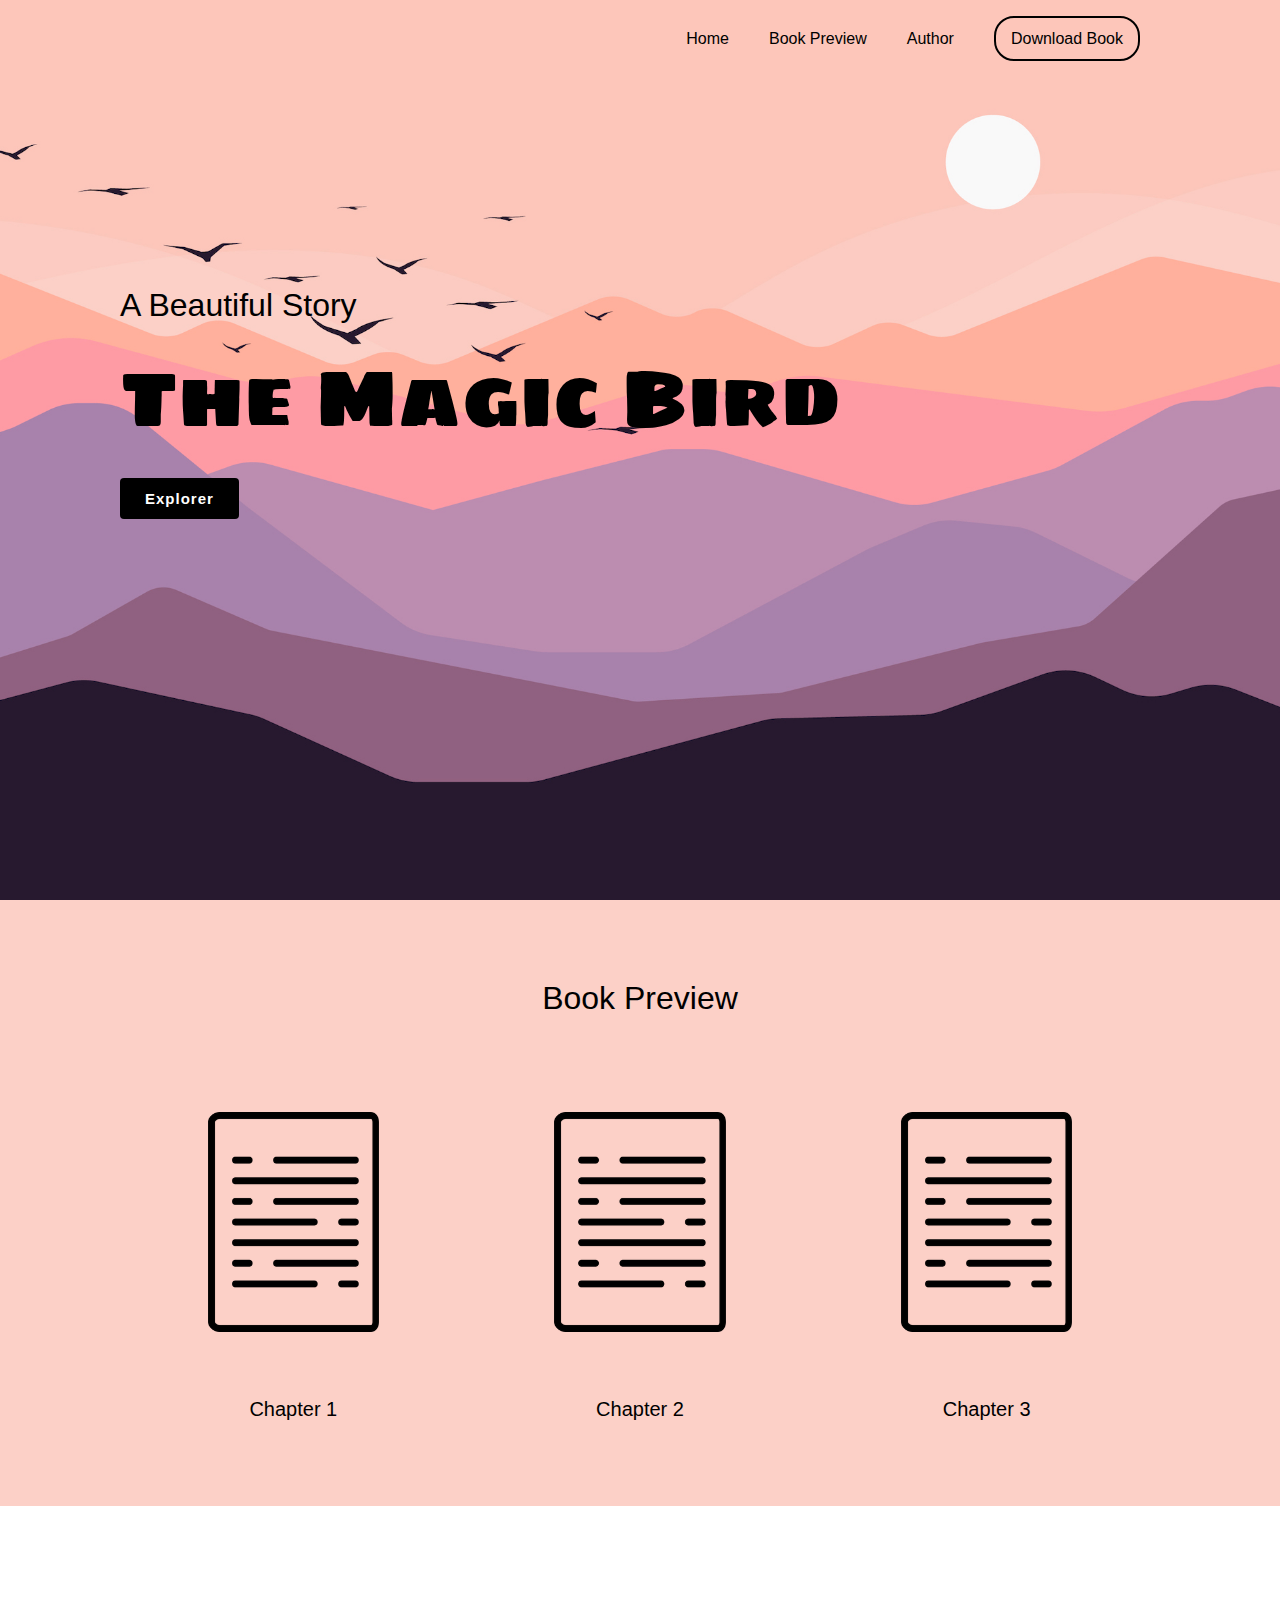
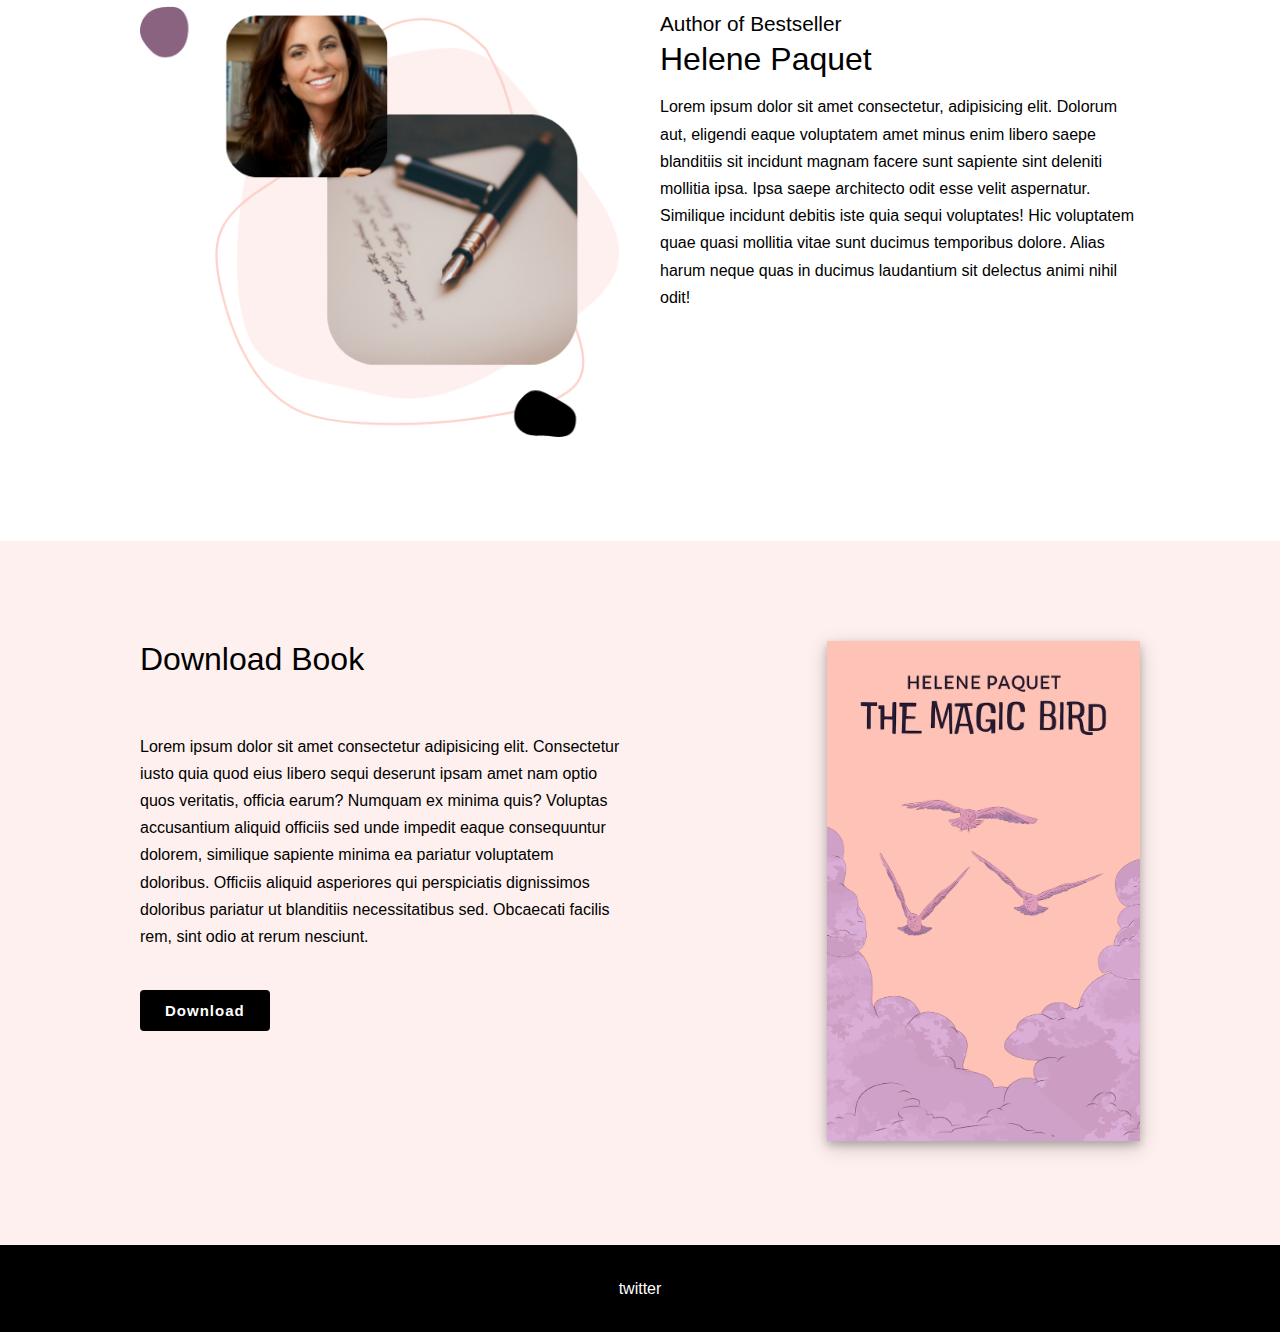
==== practicaWeb/ejercicio1/index.html @ 5c316bd8 "cambio de diseño" ====
<!DOCTYPE html>
<html lang="en">

<head>
    <meta charset="UTF-8">
    <meta http-equiv="X-UA-Compatible" content="IE=edge">
    <meta name="viewport" content="width=device-width, initial-scale=1.0">
    <link rel="stylesheet" href="css/style.css">
    <link rel="stylesheet" media="screen and (max-width:760px)" href="css/mobile.css">
    <title>Inicio</title>
</head>

<body>
    <header id="mainheader" class="bg-header">
        <nav class="navbar">
            <div class="container">
                <ul>
                    <li><a href="#mainheader">Home</a></li>
                    <li><a href="#preview">Book Preview</a></li>
                    <li><a href="#author">Author</a></li>
                    <li><a class="btn-outline" href="#download">Download Book</a></li>
                </ul>
            </div>
        </nav>
        <div id="showcase">
            <div class="container padd-top-1 padd-bot-2">
                <p class="display-2">A Beautiful Story</p>
                <h1 class="display-1">The Magic Bird</h1>
                <a class="btn btn-dark" href="#preview">Explorer</a>
            </div>
        </div>
    </header>
    <main>
        <div id="preview" class="bg-ligth padd-top-2 padd-bot-2">
            <div class="container">
                <h2 class="txt-center padd-bot-3">Book Preview</h2>
                <div class="flex-fixed">
                    <div class="flex-box">
                        <img src="images/text.png" alt="">
                        <p class="txt-large txt-center">Chapter 1</p>
                    </div>
                    <div class="flex-box">
                        <img src="images/text.png" alt="">
                        <p class="txt-large txt-center">Chapter 2</p>
                    </div>
                    <div class="flex-box">
                        <img src="images/text.png" alt="">
                        <p class="txt-large txt-center">Chapter 3</p>
                    </div>
                </div>
            </div>
        </div>
        <div id="author" class="padd-top-2 padd-bot-2">
            <div class="container">
                <div class="flex">
                    <div class="flex-box marg-1">
                        <img src="images/author.png" alt="">
                    </div>
                    <div class="flex-box marg-1">
                        <p class="display-3">Author of Bestseller</p>
                        <h2>Helene Paquet</h2>
                        <p>Lorem ipsum dolor sit amet consectetur, adipisicing elit. Dolorum aut, eligendi eaque
                            voluptatem amet minus enim libero saepe blanditiis sit incidunt magnam facere sunt sapiente
                            sint deleniti mollitia ipsa. Ipsa saepe architecto odit esse velit aspernatur. Similique
                            incidunt debitis iste quia sequi voluptates! Hic voluptatem quae quasi mollitia vitae sunt
                            ducimus temporibus dolore. Alias harum neque quas in ducimus laudantium sit delectus animi
                            nihil odit!</p>
                    </div>
                </div>
            </div>

        </div>
        <div id="download" class="bg-color padd-top-2 padd-bot-2">
            <div class="container">
                <div class="flex">
                    <div class="flex-box marg-1">
                        <h2 class="padd-bot-3">Download Book</h2>
                        <p class="padd-bot-3">Lorem ipsum dolor sit amet consectetur adipisicing elit. Consectetur
                            iusto quia quod eius libero sequi deserunt ipsam amet nam optio quos veritatis, officia
                            earum? Numquam ex minima quis? Voluptas accusantium aliquid officiis sed unde impedit
                            eaque consequuntur dolorem, similique sapiente minima ea pariatur voluptatem doloribus.
                            Officiis aliquid asperiores qui perspiciatis dignissimos doloribus pariatur ut
                            blanditiis necessitatibus sed. Obcaecati facilis rem, sint odio at rerum nesciunt.</p>
                        <a class="btn btn-dark" href="#">Download</a>
                    </div>
                    <div class="flex-box marg-1">
                        <img class="bg-shadow" src="images/book.png" alt="">
                    </div>
                </div>
            </div>
        </div>
    </main>
    <footer id="mainfooter" class="bg-dark">
        <p>twitter</p>
    </footer>
</body>

</html>
---- practicaWeb/ejercicio1/css/style.css ----
@import url('https://fonts.googleapis.com/css2?family=Montserrat:wght@100&family=Sigmar+One&display=swap');

* {
    margin: 0;
    padding: 0;
    box-sizing: border-box;
}

html,
body {
    font-family: 'Monserrat', sans-serif;
}

h1 {
    font-size: 2.5rem;
}

h2 {
    font-size: 2rem;
}

h1,
h2 {
    margin-bottom: 15px;
    font-weight: 500;
}

img {
    max-width: 100%;
}

p {
    font-size: 1rem;
    line-height: 1.7em;
}

a {
    text-decoration: none;
}

.container {
    max-width: 1100px;
    margin: 0 auto;
    padding: 0 30px;
}

.display-1 {
    font-size: 5rem;
    font-family: 'Sigmar One', sans-serif;
}

.display-2 {
    font-size: 2rem;
}

.display-3 {
    font-size: 1.3rem;
}

.display-2,
.display-3 {
    font-weight: 300;
}

/*flex*/
.flex {
    display: flex;
}

.flex-fixed {
    display: flex;
}

.flex-box {
    flex: 1;
}

/*background*/
.bg-header {
    background: url('../images/showcase.jpg');
    background-repeat: no-repeat;
    background-size: cover;
    background-position: bottom;
}

.bg-ligth {
    background: #fcd0c7;
}

.bg-color {
    background: #fef0ee;
}

.bg-dark {
    background: black;
    color: white
}

.bg-shadow {
    box-shadow: 0 4px 8px 0 rgba(0, 0, 0, 0.2), 0 6px 20px 0 rgba(0, 0, 0, 0.19);
}

/*padding*/
.padd-top-1 {
    padding-top: 200px;
}

.padd-top-2 {
    padding-top: 80px;
}

.padd-top-3 {
    padding-top: 40px;
}

.padd-bot-1 {
    padding-bottom: 200px;
}

.padd-bot-2 {
    padding-bottom: 80px;
}

.padd-bot-3 {
    padding-bottom: 40px;
}

.marg-1 {
    margin: 20px;
}

/*text*/
.txt-large {
    font-size: 20px;
}

.txt-center {
    text-align: center;
}

/*botón*/
.btn-dark {
    background: black;
    color: white;
}

.btn-outline {
    border: 2px solid black;
    border-radius: 20px;
    padding: 12px 15px;
}

.btn {
    display: inline-block;
    font-size: 15px;
    padding: 12px 25px;
    font-weight: 600;
    letter-spacing: 1px;
    border-radius: 4px;
    border: none;
}

/*mainheader*/
#mainheader {
    height: 100vh;
}

/*nav*/
.navbar a {
    color: black;
    font-family: 500;
}

.navbar .container {
    display: flex;
    justify-content: end;
}

.navbar ul {
    display: flex;
}

.navbar ul li {
    list-style: none;
    padding: 30px 20px;
}

/*preview*/
#preview img {
    background: #fcd0c7;
    padding: 40px 60px;
    height: 300px;
    display: block;
    margin: 0 auto;
}

#preview p {
    padding-top: 20px;
}

/*download*/
#download img {
    height: 500px;
}

#download .flex-box:last-child {
    text-align: right;
}

/*footer*/
#mainfooter {
    text-align: center;
    padding: 30px;
}
---- practicaWeb/ejercicio1/css/mobile.css ----
h2 {
    font-size: 1.5rem;
}

.display-1 {
    font-size: 3rem;
}

.display-2 {
    font-size: 1.5rem;
}

.display-3 {
    font-size: 1rem;
}

/*flex*/
.flex {
    flex-direction: column;
}

/*padding*/
.padd-top-1 {
    padding-top: 80px;
}

.padd-top-2 {
    padding-top: 40px;
}

.padd-top-3 {
    padding-top: 20px;
}

.padd-bot-1 {
    padding-bottom: 80px;
}

.padd-bot-2 {
    padding-bottom: 40px;
}

.padd-bot-3 {
    padding-bottom: 20px;
}

.marg-1 {
    margin: 20px;
}

/*botón*/
.btn-outline {
    padding: 15px;
}

/*mainheader*/
#mainheader {
    height: 100%;
}

/*nav*/
.navbar {
    padding-top: 20px;
}

.navbar ul li {
    font-size: 14px;
    padding: 12px;
}

/*preview*/
#preview img {
    height: 120px;
    padding: 10px 20px;
}

#preview .txt-large {
    font-size: 1rem;
}

/*download*/
#download .flex-box:last-child {
    text-align: center;
}

/*tex center*/
#showcase,
#preview,
#download {
    text-align: center;
}

@media (max-width: 451px) {
    .navbar ul li {
        padding: 9px;
    }
    #download img {
        height: 400px;
    }
}
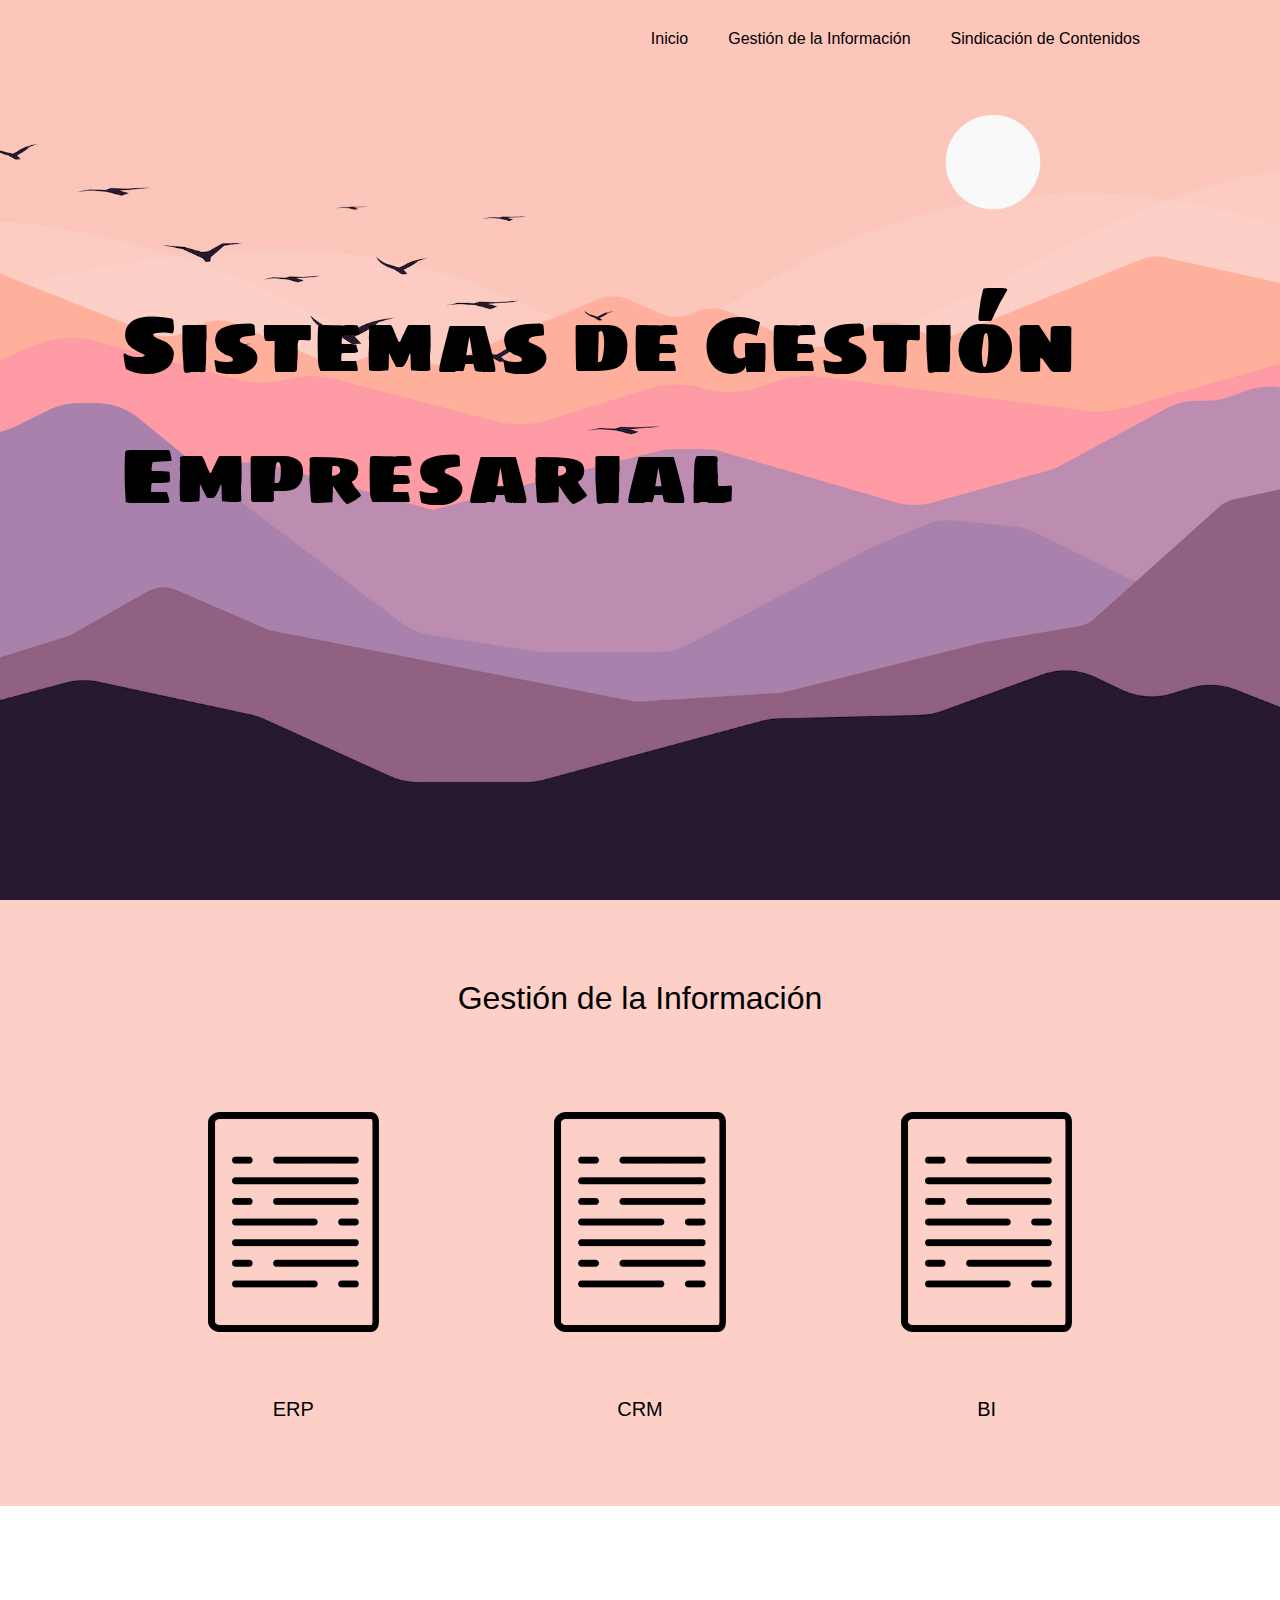
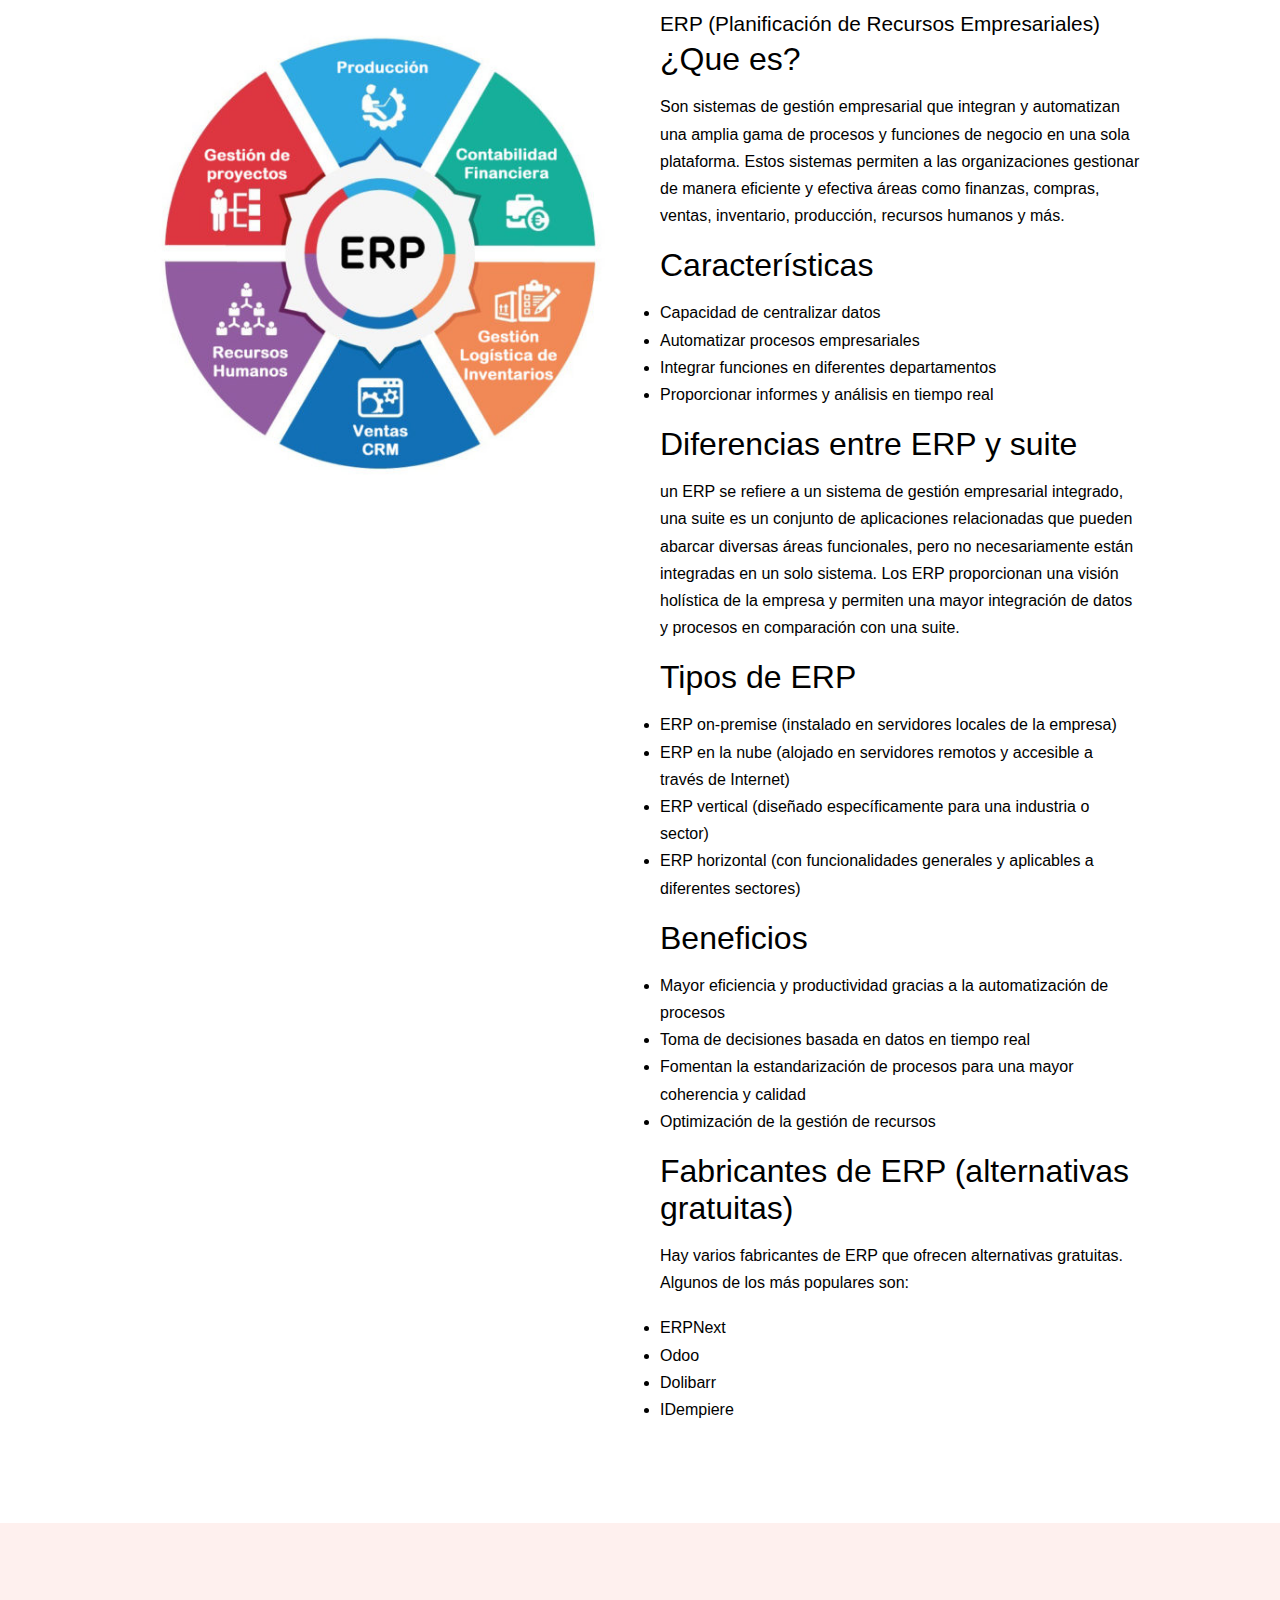
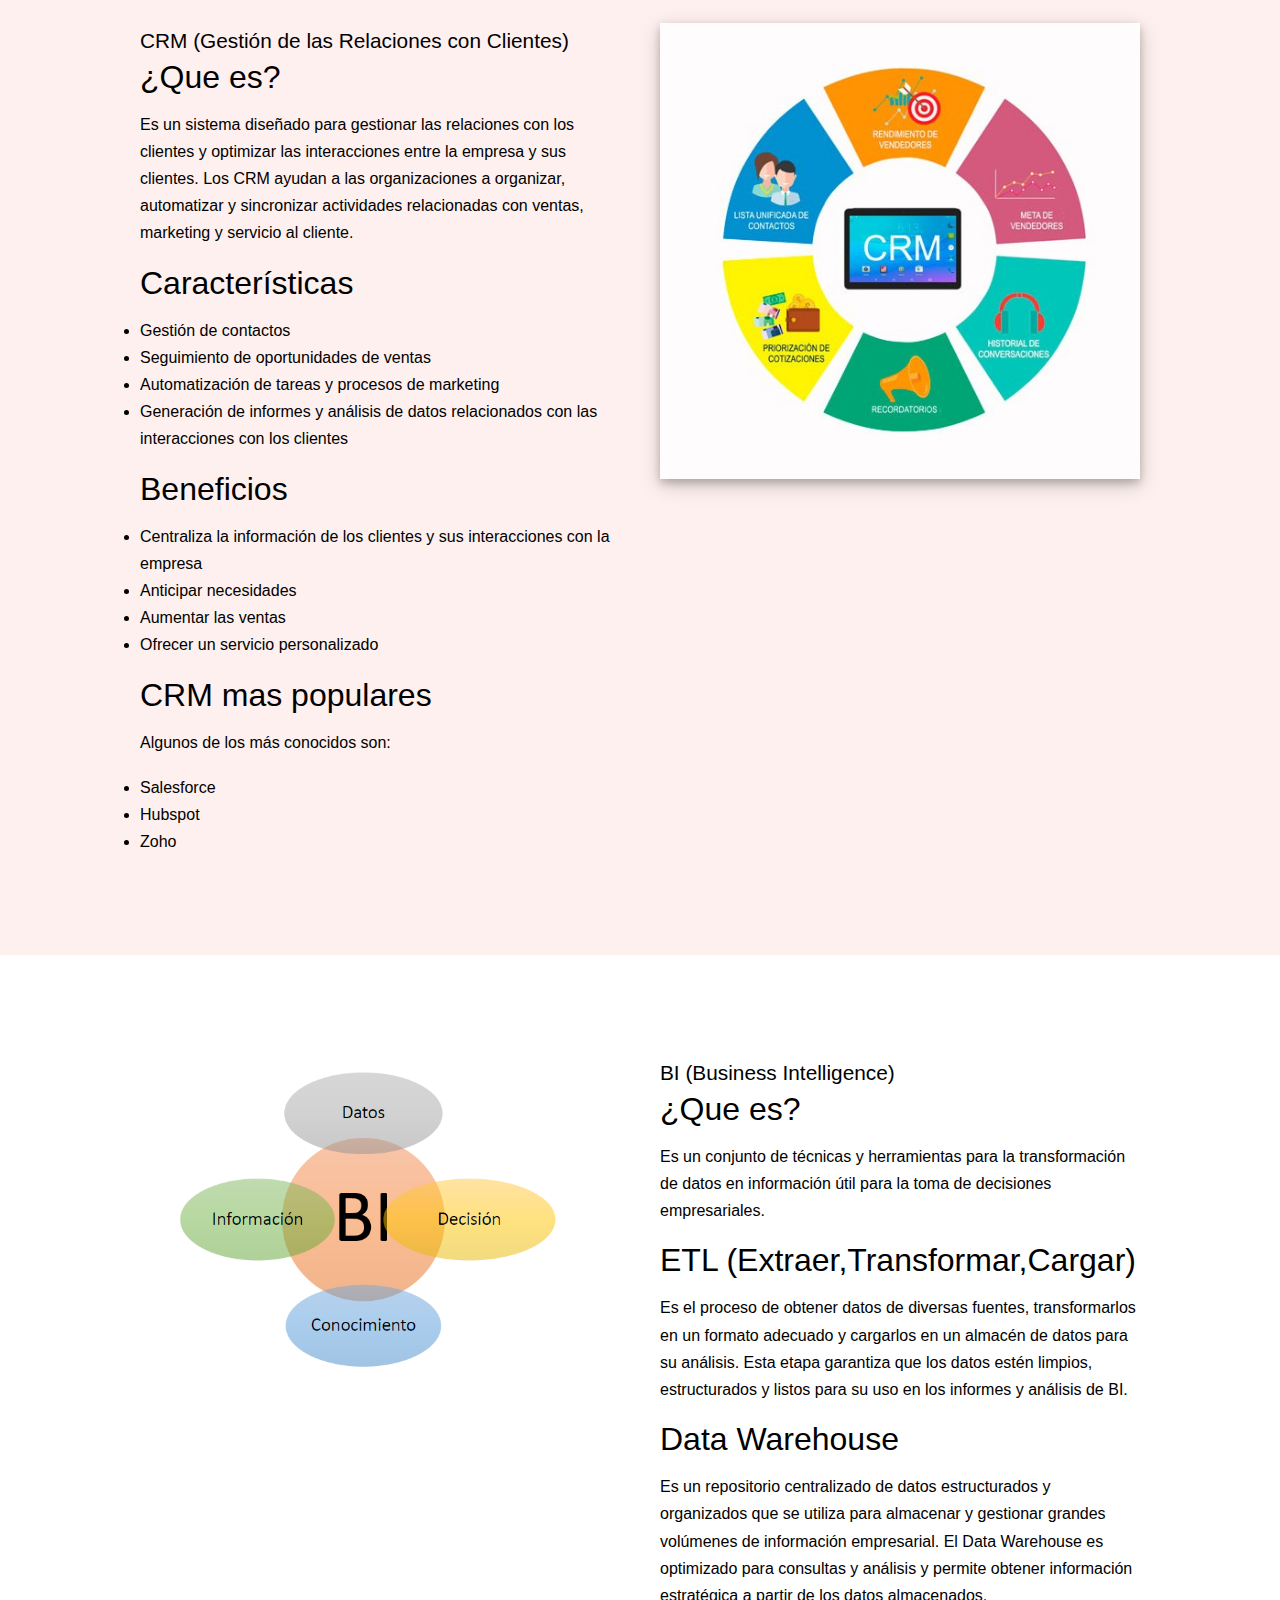
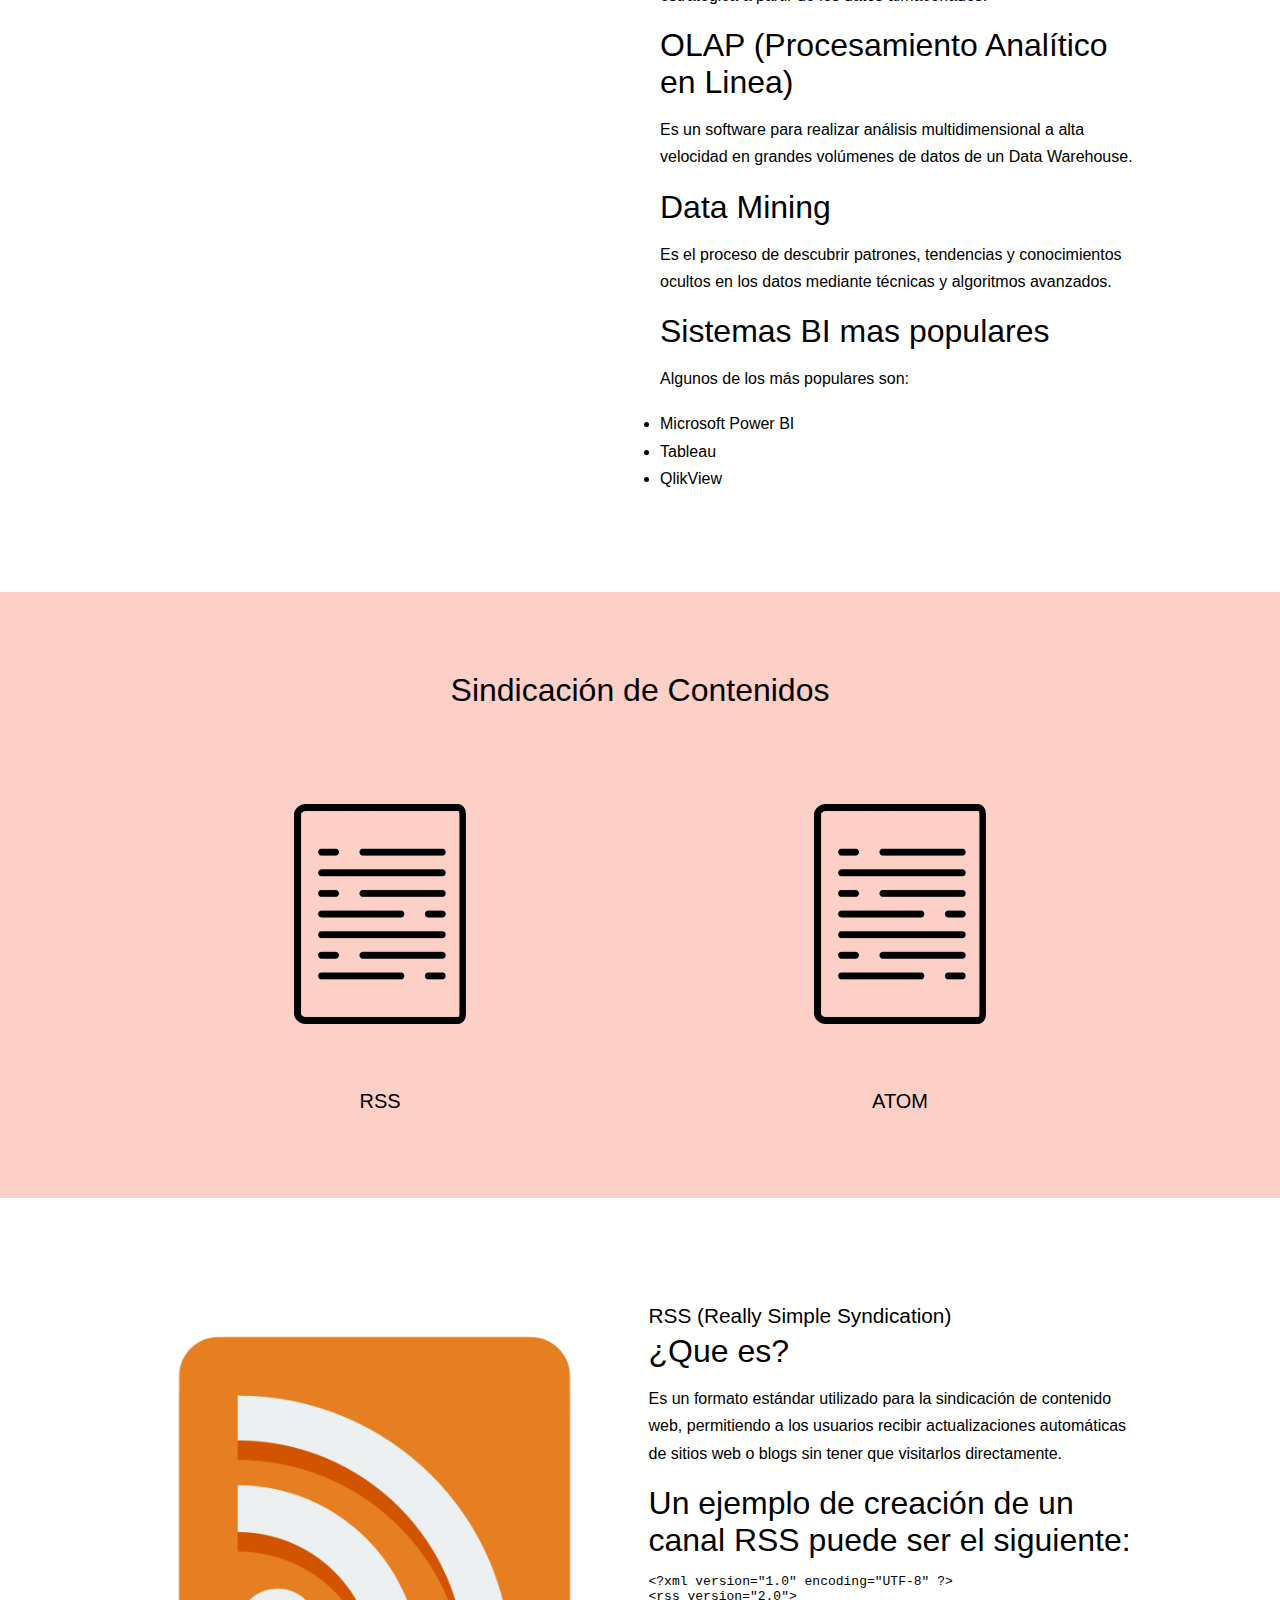
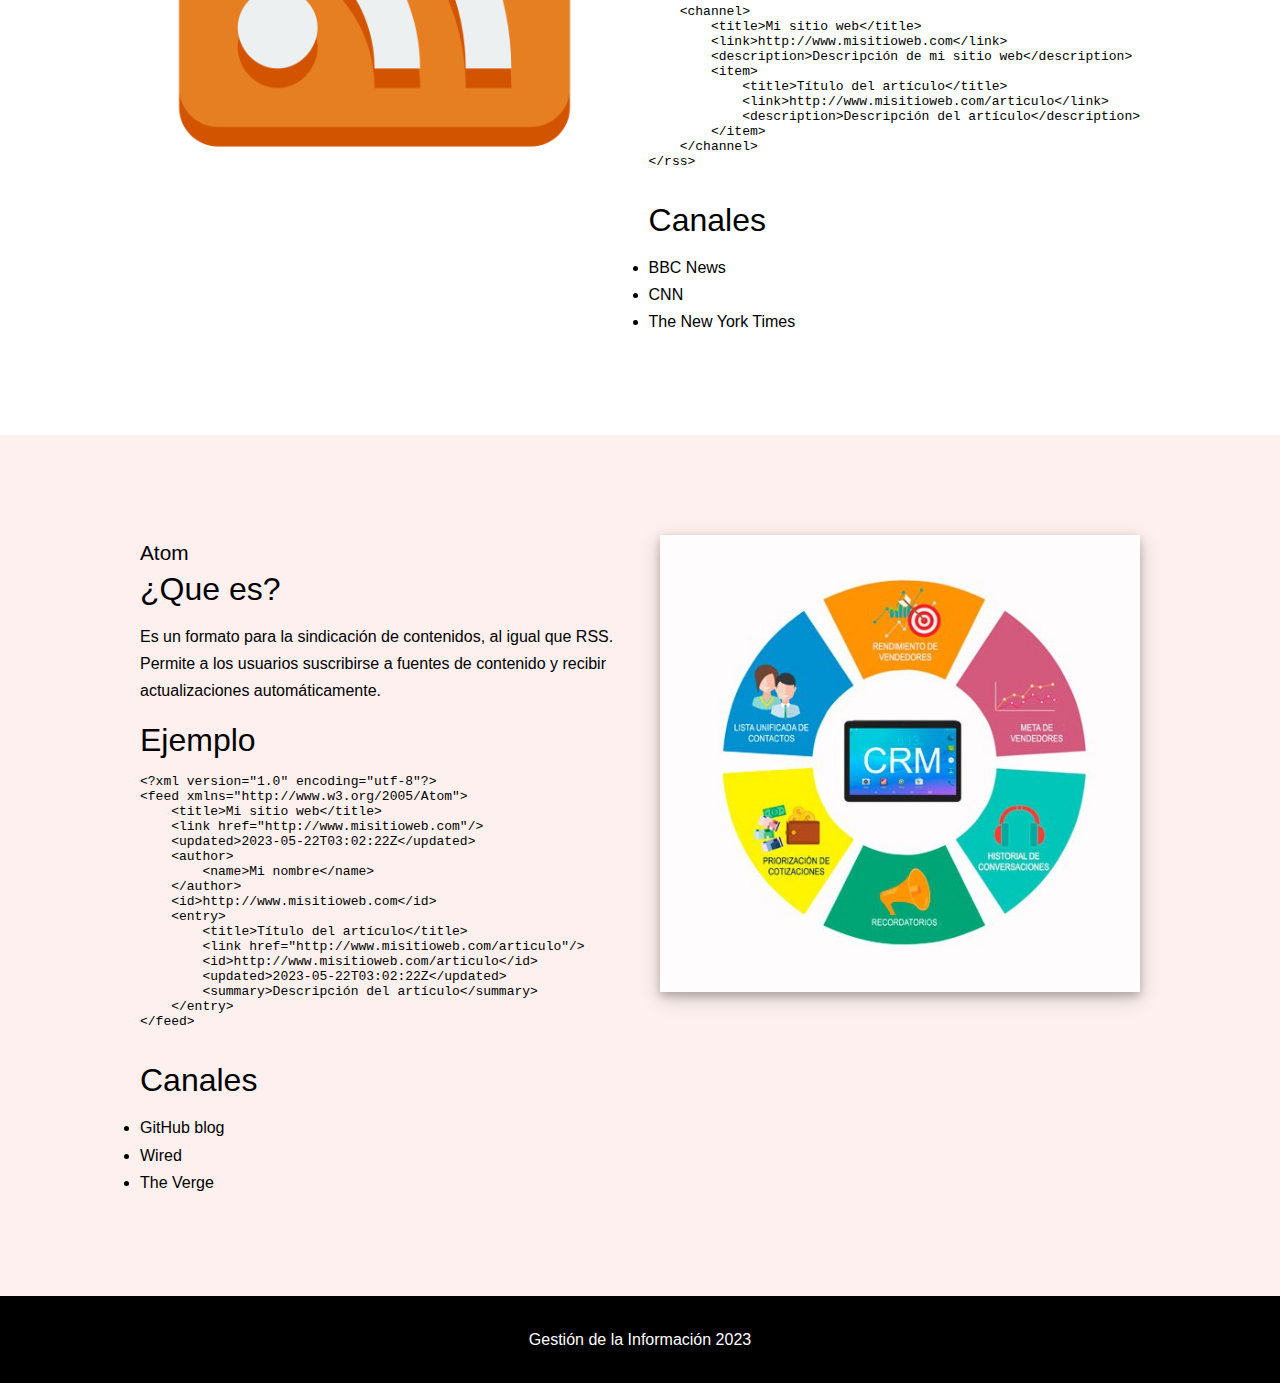
==== commit aa601197: "terminado" ====
--- a/practicaWeb/ejercicio1/index.html
+++ b/practicaWeb/ejercicio1/index.html
@@ -1,5 +1,5 @@
 <!DOCTYPE html>
-<html lang="en">
+<html lang="es">
 
 <head>
     <meta charset="UTF-8">
@@ -7,7 +7,7 @@
     <meta name="viewport" content="width=device-width, initial-scale=1.0">
     <link rel="stylesheet" href="css/style.css">
     <link rel="stylesheet" media="screen and (max-width:760px)" href="css/mobile.css">
-    <title>Inicio</title>
+    <title>Proyecto</title>
 </head>
 
 <body>
@@ -15,83 +15,337 @@
         <nav class="navbar">
             <div class="container">
                 <ul>
-                    <li><a href="#mainheader">Home</a></li>
-                    <li><a href="#preview">Book Preview</a></li>
-                    <li><a href="#author">Author</a></li>
-                    <li><a class="btn-outline" href="#download">Download Book</a></li>
+                    <li><a href="#mainheader">Inicio</a></li>
+                    <li><a href="#seccion-1">Gestión de la Información</a></li>
+                    <li><a href="#seccion-2">Sindicación de Contenidos</a></li>
                 </ul>
             </div>
         </nav>
         <div id="showcase">
             <div class="container padd-top-1 padd-bot-2">
-                <p class="display-2">A Beautiful Story</p>
-                <h1 class="display-1">The Magic Bird</h1>
-                <a class="btn btn-dark" href="#preview">Explorer</a>
+                <h1 class="display-1">Sistemas de Gestión Empresarial</h1>
             </div>
         </div>
     </header>
     <main>
-        <div id="preview" class="bg-ligth padd-top-2 padd-bot-2">
-            <div class="container">
-                <h2 class="txt-center padd-bot-3">Book Preview</h2>
+        <div id="seccion-1" class="bg-ligth padd-top-2 padd-bot-2">
+            <div class="container">
+                <h2 class="txt-center padd-bot-3">Gestión de la Información</h2>
                 <div class="flex-fixed">
                     <div class="flex-box">
-                        <img src="images/text.png" alt="">
-                        <p class="txt-large txt-center">Chapter 1</p>
-                    </div>
-                    <div class="flex-box">
-                        <img src="images/text.png" alt="">
-                        <p class="txt-large txt-center">Chapter 2</p>
-                    </div>
-                    <div class="flex-box">
-                        <img src="images/text.png" alt="">
-                        <p class="txt-large txt-center">Chapter 3</p>
-                    </div>
-                </div>
-            </div>
-        </div>
-        <div id="author" class="padd-top-2 padd-bot-2">
-            <div class="container">
-                <div class="flex">
-                    <div class="flex-box marg-1">
-                        <img src="images/author.png" alt="">
-                    </div>
-                    <div class="flex-box marg-1">
-                        <p class="display-3">Author of Bestseller</p>
-                        <h2>Helene Paquet</h2>
-                        <p>Lorem ipsum dolor sit amet consectetur, adipisicing elit. Dolorum aut, eligendi eaque
-                            voluptatem amet minus enim libero saepe blanditiis sit incidunt magnam facere sunt sapiente
-                            sint deleniti mollitia ipsa. Ipsa saepe architecto odit esse velit aspernatur. Similique
-                            incidunt debitis iste quia sequi voluptates! Hic voluptatem quae quasi mollitia vitae sunt
-                            ducimus temporibus dolore. Alias harum neque quas in ducimus laudantium sit delectus animi
-                            nihil odit!</p>
-                    </div>
-                </div>
-            </div>
-
-        </div>
-        <div id="download" class="bg-color padd-top-2 padd-bot-2">
-            <div class="container">
-                <div class="flex">
-                    <div class="flex-box marg-1">
-                        <h2 class="padd-bot-3">Download Book</h2>
-                        <p class="padd-bot-3">Lorem ipsum dolor sit amet consectetur adipisicing elit. Consectetur
-                            iusto quia quod eius libero sequi deserunt ipsam amet nam optio quos veritatis, officia
-                            earum? Numquam ex minima quis? Voluptas accusantium aliquid officiis sed unde impedit
-                            eaque consequuntur dolorem, similique sapiente minima ea pariatur voluptatem doloribus.
-                            Officiis aliquid asperiores qui perspiciatis dignissimos doloribus pariatur ut
-                            blanditiis necessitatibus sed. Obcaecati facilis rem, sint odio at rerum nesciunt.</p>
-                        <a class="btn btn-dark" href="#">Download</a>
-                    </div>
-                    <div class="flex-box marg-1">
-                        <img class="bg-shadow" src="images/book.png" alt="">
-                    </div>
-                </div>
-            </div>
-        </div>
+                        <a href="#erp"><img src="images/text.png" alt=""></a>
+                        <p class="txt-large txt-center">ERP</p>
+                    </div>
+                    <div class="flex-box">
+                        <a href="#crm"><img src="images/text.png" alt=""></a>
+                        <p class="txt-large txt-center">CRM</p>
+                    </div>
+                    <div class="flex-box">
+                        <a href="#bi"><img src="images/text.png" alt=""></a>
+                        <p class="txt-large txt-center">BI</p>
+                    </div>
+                </div>
+            </div>
+        </div>
+
+        <div id="erp" class="padd-top-2 padd-bot-2">
+            <div class="container">
+                <div class="flex">
+                    <div class="flex-box marg-1">
+                        <img src="images/erp.jpeg" alt="">
+                    </div>
+                    <div class="flex-box marg-1">
+                        <p class="display-3">ERP (Planificación de Recursos Empresariales)</p>
+                        <h2>¿Que es?</h2>
+                        <p> Son sistemas de gestión empresarial que integran y automatizan una amplia gama de procesos
+                            y funciones de negocio en una sola plataforma. Estos sistemas permiten a las organizaciones
+                            gestionar de manera eficiente y efectiva áreas como finanzas, compras, ventas, inventario,
+                            producción, recursos humanos y más.</p><br>
+                        <h2>Características</h2>
+                        <ul>
+                            <li>
+                                <p>Capacidad de centralizar datos</p>
+                            </li>
+                            <li>
+                                <p>Automatizar procesos empresariales</p>
+                            </li>
+                            <li>
+                                <p>Integrar funciones en diferentes departamentos</p>
+                            </li>
+                            <li>
+                                <p>Proporcionar informes y análisis en tiempo real</p>
+                            </li>
+                        </ul><br>
+                        <h2>Diferencias entre ERP y suite</h2>
+                        <p>un ERP se refiere a un sistema de gestión empresarial integrado, una suite es un conjunto de
+                            aplicaciones relacionadas que pueden abarcar diversas áreas funcionales, pero no
+                            necesariamente
+                            están integradas en un solo sistema. Los ERP proporcionan una visión holística de la empresa
+                            y
+                            permiten una mayor integración de datos y procesos en comparación con una suite.</p><br>
+                        <h2>Tipos de ERP</h2>
+                        <ul>
+                            <li>
+                                <p>ERP on-premise (instalado en servidores locales de la empresa)</p>
+                            </li>
+                            <li>
+                                <p>ERP en la nube (alojado en servidores remotos y accesible a través de Internet)</p>
+                            </li>
+                            <li>
+                                <p>ERP vertical (diseñado específicamente para una industria o sector)</p>
+                            </li>
+                            <li>
+                                <p>ERP horizontal (con funcionalidades generales y aplicables a diferentes sectores)</p>
+                            </li>
+                        </ul><br>
+                        <h2>Beneficios</h2>
+                        <ul>
+                            <li>
+                                <p>Mayor eficiencia y productividad gracias a la automatización de procesos</p>
+                            </li>
+                            <li>
+                                <p>Toma de decisiones basada en datos en tiempo real</p>
+                            </li>
+                            <li>
+                                <p>Fomentan la estandarización de procesos para una mayor coherencia y calidad</p>
+                            </li>
+                            <li>
+                                <p>Optimización de la gestión de recursos</p>
+                            </li>
+                        </ul><br>
+                        <h2>Fabricantes de ERP (alternativas gratuitas)</h2>
+                        <p>Hay varios fabricantes de ERP que ofrecen alternativas gratuitas. Algunos de los más
+                            populares son:</p><br>
+                        <ul>
+                            <li>
+                                <p>ERPNext</p>
+                            </li>
+                            <li>
+                                <p>Odoo</p>
+                            </li>
+                            <li>
+                                <p>Dolibarr</p>
+                            </li>
+                            <li>
+                                <p>IDempiere</p>
+                            </li>
+                        </ul>
+                    </div>
+                </div>
+            </div>
+        </div>
+
+        <div id="crm" class="bg-color padd-top-2 padd-bot-2">
+            <div class="container">
+                <div class="flex">
+                    <div class="flex-box marg-1">
+                        <p class="display-3">CRM (Gestión de las Relaciones con Clientes)</p>
+                        <h2>¿Que es?</h2>
+                        <p>Es un sistema diseñado para gestionar las relaciones con los clientes y optimizar las
+                            interacciones
+                            entre la empresa y sus clientes. Los CRM ayudan a las organizaciones a organizar,
+                            automatizar y sincronizar
+                            actividades relacionadas con ventas, marketing y servicio al cliente.</p><br>
+                        <h2>Características</h2>
+                        <ul>
+                            <li>
+                                <p>Gestión de contactos</p>
+                            </li>
+                            <li>
+                                <p>Seguimiento de oportunidades de ventas</p>
+                            </li>
+                            <li>
+                                <p>Automatización de tareas y procesos de marketing</p>
+                            </li>
+                            <li>
+                                <p>Generación de informes y análisis de datos relacionados con las interacciones con los
+                                    clientes</p>
+                            </li>
+                        </ul><br>
+                        <h2>Beneficios</h2>
+                        <ul>
+                            <li>
+                                <p>Centraliza la información de los clientes y sus interacciones con la empresa</p>
+                            </li>
+                            <li>
+                                <p>Anticipar necesidades</p>
+                            </li>
+                            <li>
+                                <p>Aumentar las ventas</p>
+                            </li>
+                            <li>
+                                <p>Ofrecer un servicio personalizado</p>
+                            </li>
+                        </ul><br>
+                        <h2>CRM mas populares</h2>
+                        <p>Algunos de los más conocidos son:</p><br>
+                        <ul>
+                            <li>
+                                <p>Salesforce</p>
+                            </li>
+                            <li>
+                                <p>Hubspot</p>
+                            </li>
+                            <li>
+                                <p>Zoho</p>
+                            </li>
+                        </ul>
+                    </div>
+                    <div class="flex-box marg-1">
+                        <img class="bg-shadow" src="images/crm.jpg" alt="">
+                    </div>
+                </div>
+            </div>
+        </div>
+
+        <div id="bi" class="padd-top-2 padd-bot-2">
+            <div class="container">
+                <div class="flex">
+                    <div class="flex-box marg-1">
+                        <img src="images/BI.png" alt="">
+                    </div>
+                    <div class="flex-box marg-1">
+                        <p class="display-3"> BI (Business Intelligence)</p>
+                        <h2>¿Que es?</h2>
+                        <p>Es un conjunto de técnicas y herramientas para la transformación de datos en información útil
+                            para la toma
+                            de decisiones empresariales.</p><br>
+                        <h2>ETL (Extraer,Transformar,Cargar)</h2>
+                        <p>Es el proceso de obtener datos de diversas fuentes, transformarlos en un formato adecuado y
+                            cargarlos en un almacén
+                            de datos para su análisis. Esta etapa garantiza que los datos estén limpios, estructurados y
+                            listos para su uso en
+                            los informes y análisis de BI.</p><br>
+                        <h2>Data Warehouse</h2>
+                        <p>Es un repositorio centralizado de datos estructurados y organizados que se utiliza para
+                            almacenar y gestionar grandes
+                            volúmenes de información empresarial. El Data Warehouse es optimizado para consultas y
+                            análisis y permite obtener
+                            información estratégica a partir de los datos almacenados.</p><br>
+                        <h2>OLAP (Procesamiento Analítico en Linea)</h2>
+                        <p>Es un software para realizar análisis multidimensional a alta velocidad en grandes volúmenes
+                            de datos de un Data Warehouse.</p><br>
+                        <h2>Data Mining</h2>
+                        <p>Es el proceso de descubrir patrones, tendencias y conocimientos ocultos en los datos mediante
+                            técnicas y algoritmos avanzados.</p><br>
+                        <h2>Sistemas BI mas populares</h2>
+                        <p>Algunos de los más populares son:</p><br>
+                        <ul>
+                            <li>
+                                <p>Microsoft Power BI</p>
+                            </li>
+                            <li>
+                                <p>Tableau</p>
+                            </li>
+                            <li>
+                                <p>QlikView</p>
+                            </li>
+                        </ul>
+                    </div>
+                </div>
+            </div>
+        </div>
+
+        <div id="seccion-2" class="bg-ligth padd-top-2 padd-bot-2">
+            <div class="container">
+                <h2 class="txt-center padd-bot-3">Sindicación de Contenidos</h2>
+                <div class="flex-fixed">
+                    <div class="flex-box">
+                        <a href="#rss"><img src="images/text.png" alt=""></a>
+                        <p class="txt-large txt-center">RSS</p>
+                    </div>
+                    <div class="flex-box">
+                        <a href="#ATOM"><img src="images/text.png" alt=""></a>
+                        <p class="txt-large txt-center">ATOM</p>
+                    </div>
+                </div>
+            </div>
+        </div>
+
+        <div id="rss" class="padd-top-2 padd-bot-2">
+            <div class="container">
+                <div class="flex">
+                    <div class="flex-box marg-1">
+                        <img src="images/rss.webp" alt="">
+                    </div>
+                    <div class="flex-box marg-1">
+                        <p class="display-3">RSS (Really Simple Syndication)</p>
+                        <h2>¿Que es?</h2>
+                        <p> Es un formato estándar utilizado para la sindicación de contenido web, permitiendo a los usuarios 
+                            recibir actualizaciones automáticas de sitios web o blogs sin tener que visitarlos directamente.</p><br>
+                        <h2>Un ejemplo de creación de un canal RSS puede ser el siguiente:</h2>
+                       <pre>
+&lt;?xml version="1.0" encoding="UTF-8" ?&gt;
+&lt;rss version="2.0"&gt;
+    &lt;channel&gt;
+        &lt;title&gt;Mi sitio web&lt;/title&gt;
+        &lt;link&gt;http://www.misitioweb.com&lt;/link&gt;
+        &lt;description&gt;Descripción de mi sitio web&lt;/description&gt;
+        &lt;item&gt;
+            &lt;title&gt;Título del artículo&lt;/title&gt;
+            &lt;link&gt;http://www.misitioweb.com/articulo&lt;/link&gt;
+            &lt;description&gt;Descripción del artículo&lt;/description&gt;
+        &lt;/item&gt;
+    &lt;/channel&gt;
+&lt;/rss&gt;
+                        </pre><br> 
+                        <h2>Canales</h2>
+                        <ul>
+                            <li><p>BBC News</p></li>
+                            <li><p>CNN</p></li>
+                            <li><p>The New York Times</p></li>
+                        </ul>                      
+                    </div>
+                </div>
+            </div>
+        </div>
+
+        <div id="ATOM" class="bg-color padd-top-2 padd-bot-2">
+            <div class="container">
+                <div class="flex">
+                    <div class="flex-box marg-1">
+                        <p class="display-3">Atom</p>
+                        <h2>¿Que es?</h2>
+                        <p>Es un formato para la sindicación de contenidos, al igual que RSS. Permite a los usuarios suscribirse a fuentes 
+                           de contenido y recibir actualizaciones automáticamente.</p><br>
+                        <h2>Ejemplo</h2>
+                        <pre>
+&lt;?xml version="1.0" encoding="utf-8"?&gt;
+&lt;feed xmlns="http://www.w3.org/2005/Atom"&gt;
+    &lt;title&gt;Mi sitio web&lt;/title&gt;
+    &lt;link href="http://www.misitioweb.com"/&gt;
+    &lt;updated&gt;2023-05-22T03:02:22Z&lt;/updated&gt;
+    &lt;author&gt;
+        &lt;name&gt;Mi nombre&lt;/name&gt;
+    &lt;/author&gt;
+    &lt;id&gt;http://www.misitioweb.com&lt;/id&gt;
+    &lt;entry&gt;
+        &lt;title&gt;Título del artículo&lt;/title&gt;
+        &lt;link href="http://www.misitioweb.com/articulo"/&gt;
+        &lt;id&gt;http://www.misitioweb.com/articulo&lt;/id&gt;
+        &lt;updated&gt;2023-05-22T03:02:22Z&lt;/updated&gt;
+        &lt;summary&gt;Descripción del artículo&lt;/summary&gt;
+    &lt;/entry&gt;
+&lt;/feed&gt;                        
+                        </pre>
+                        <br>
+                        <h2>Canales</h2>
+                        <ul>
+                            <li><p>GitHub blog</p></li>
+                            <li><p>Wired</p></li>
+                            <li><p>The Verge</p></li>
+                        </ul>
+                    </div>
+                    <div class="flex-box marg-1">
+                        <img class="bg-shadow" src="images/crm.jpg" alt="">
+                    </div>
+                </div>
+            </div>
+        </div>
+
     </main>
     <footer id="mainfooter" class="bg-dark">
-        <p>twitter</p>
+        <p>Gestión de la Información 2023</p>
     </footer>
 </body>
 
--- a/practicaWeb/ejercicio1/css/style.css
+++ b/practicaWeb/ejercicio1/css/style.css
@@ -138,28 +138,6 @@
     text-align: center;
 }
 
-/*botón*/
-.btn-dark {
-    background: black;
-    color: white;
-}
-
-.btn-outline {
-    border: 2px solid black;
-    border-radius: 20px;
-    padding: 12px 15px;
-}
-
-.btn {
-    display: inline-block;
-    font-size: 15px;
-    padding: 12px 25px;
-    font-weight: 600;
-    letter-spacing: 1px;
-    border-radius: 4px;
-    border: none;
-}
-
 /*mainheader*/
 #mainheader {
     height: 100vh;
@@ -185,8 +163,8 @@
     padding: 30px 20px;
 }
 
-/*preview*/
-#preview img {
+/*secciones*/
+#seccion-1 img {
     background: #fcd0c7;
     padding: 40px 60px;
     height: 300px;
@@ -194,17 +172,19 @@
     margin: 0 auto;
 }
 
-#preview p {
+#seccion-1 p {
     padding-top: 20px;
 }
-
-/*download*/
-#download img {
-    height: 500px;
+#seccion-2 img {
+    background: #fcd0c7;
+    padding: 40px 60px;
+    height: 300px;
+    display: block;
+    margin: 0 auto;
 }
 
-#download .flex-box:last-child {
-    text-align: right;
+#seccion-2 p {
+    padding-top: 20px;
 }
 
 /*footer*/
